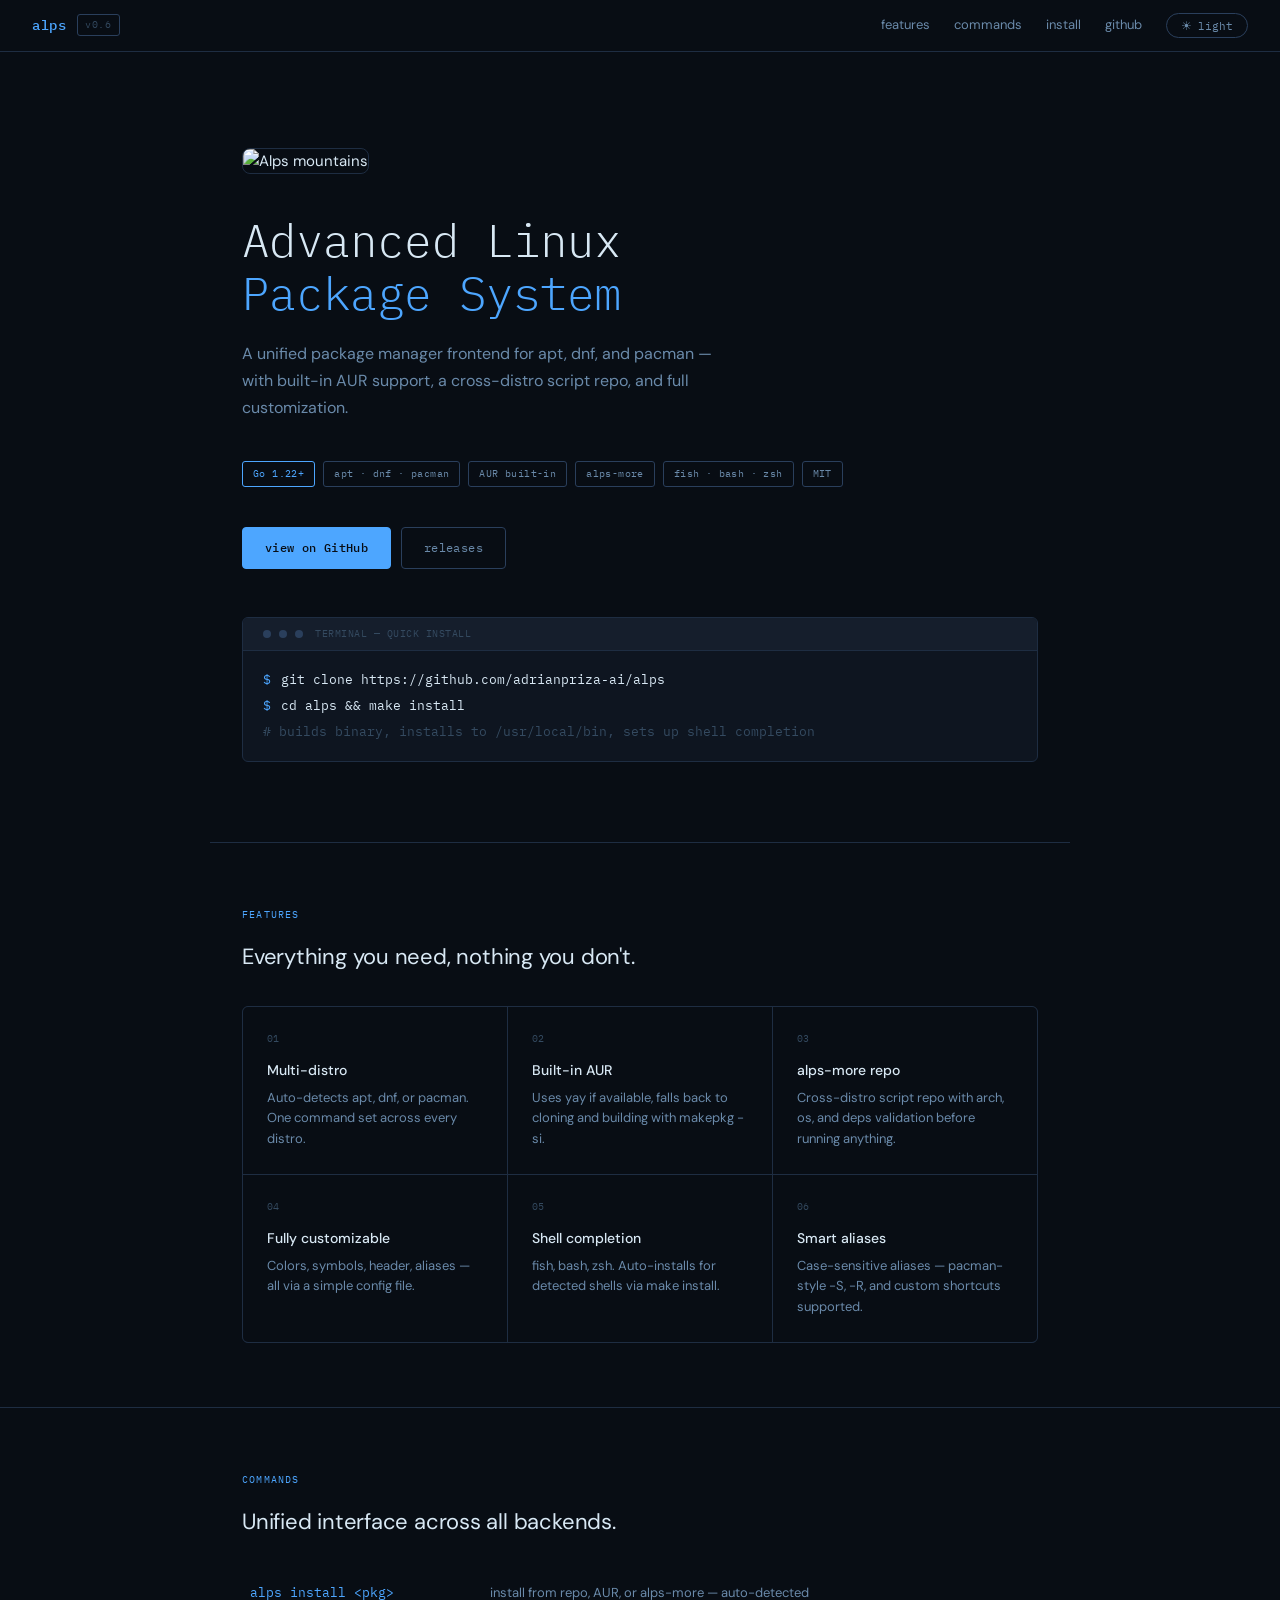
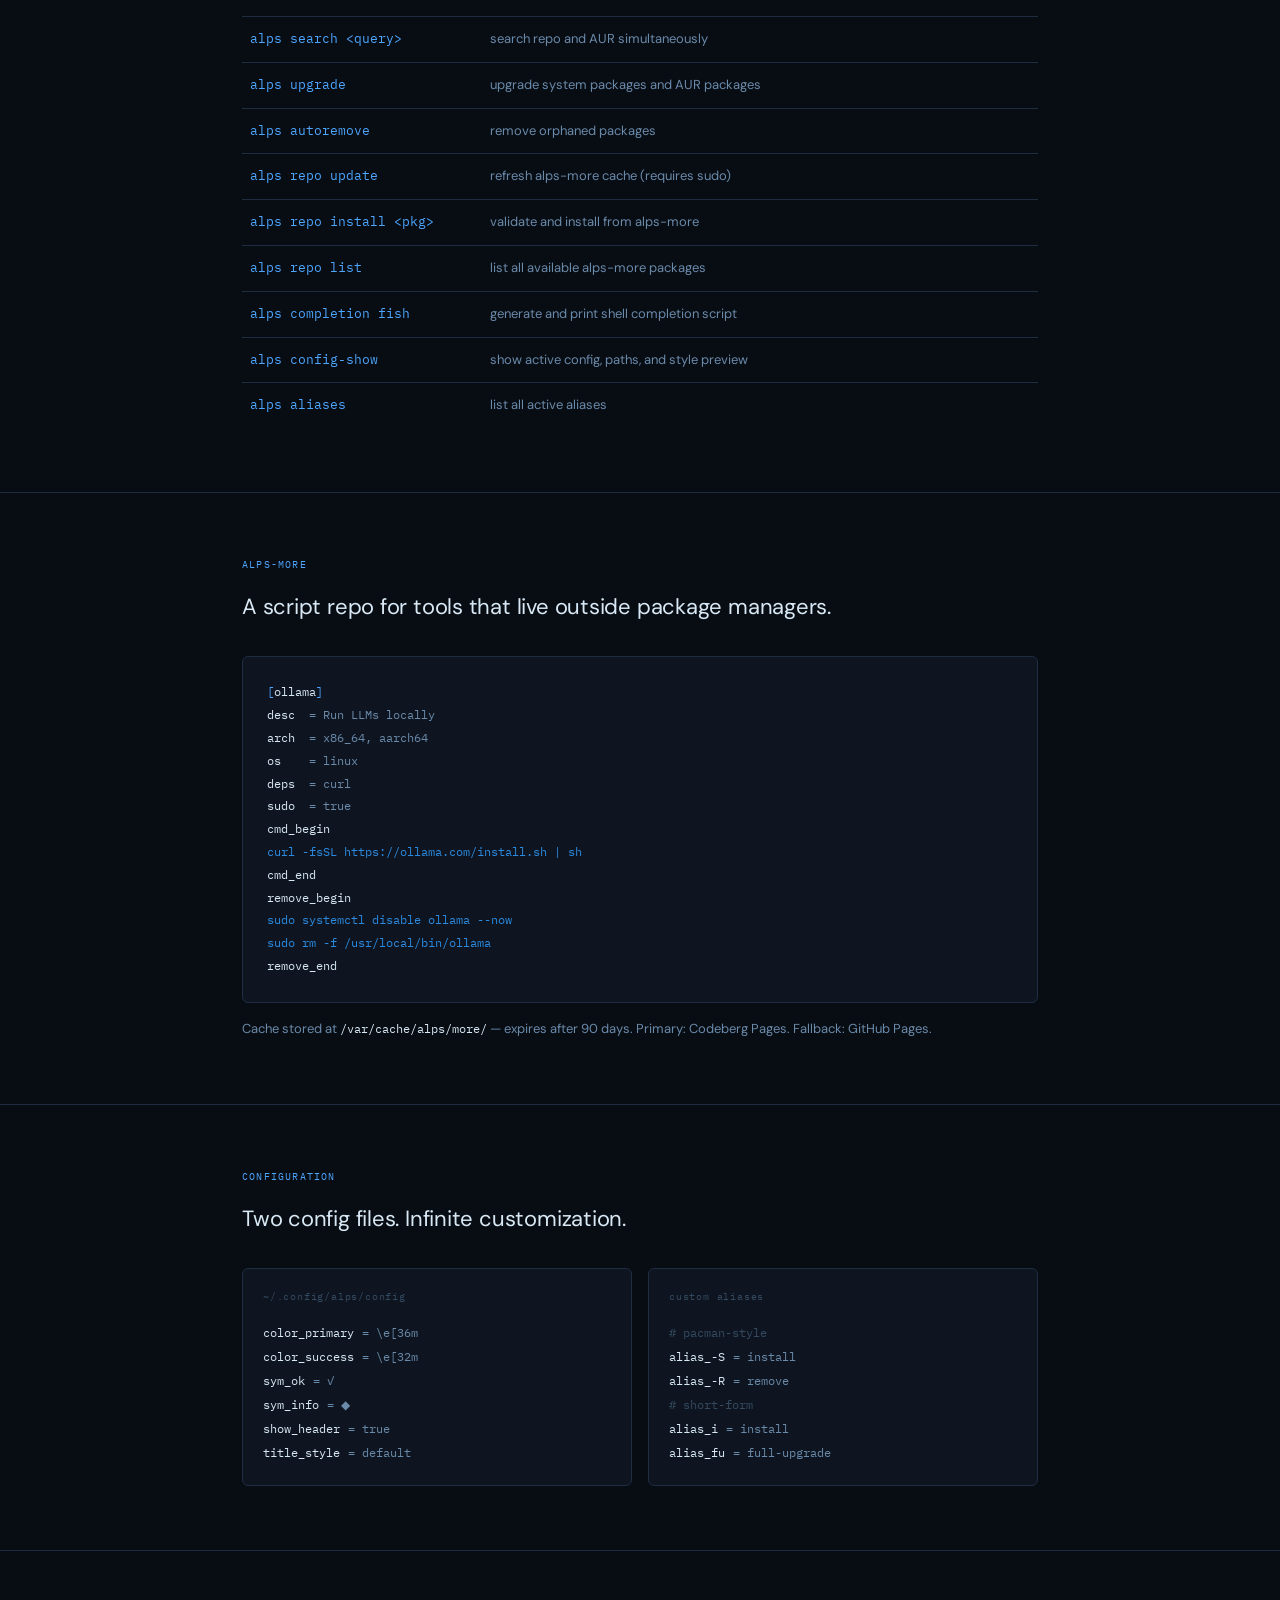
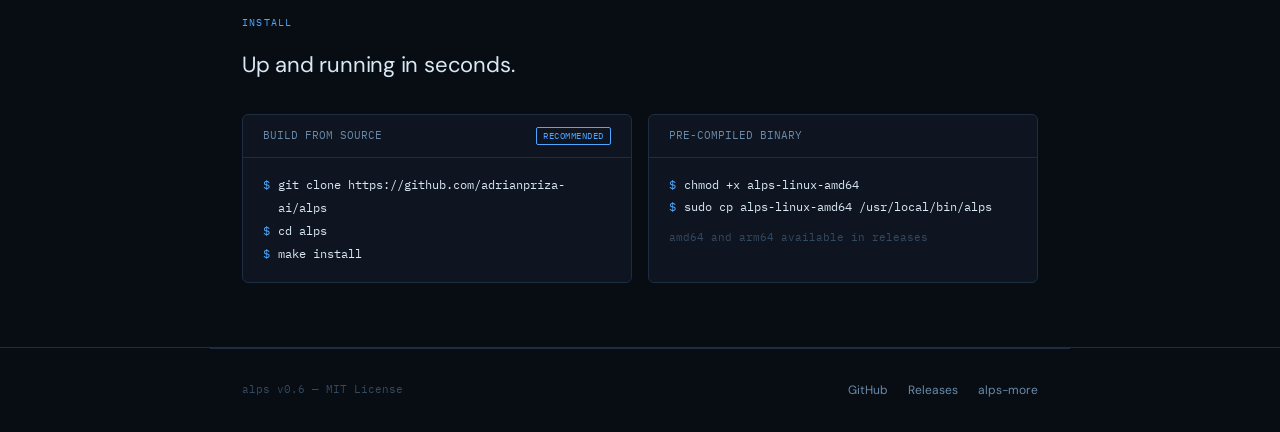
==== docs/index.html @ a2345f4a "update" ====
<!DOCTYPE html>
<html lang="en" data-theme="dark">
<head>
<meta charset="UTF-8">
<meta name="viewport" content="width=device-width, initial-scale=1.0">
<title>ALPS — Advanced Linux Package System</title>
<link rel="preconnect" href="https://fonts.googleapis.com">
<link rel="preconnect" href="https://fonts.gstatic.com" crossorigin>
<link href="https://fonts.googleapis.com/css2?family=IBM+Plex+Mono:wght@300;400;500&family=DM+Sans:wght@300;400;500&display=swap" rel="stylesheet">
<style>
:root {
  --bg:       #080d14;
  --bg2:      #0e1520;
  --bg3:      #151e2c;
  --border:   #1e2d42;
  --border2:  #2a3f5c;
  --text:     #d8e8f4;
  --text2:    #6a8aaa;
  --text3:    #344a60;
  --accent:   #4da6ff;
  --accent2:  #2b8ae0;
  --mono:     'IBM Plex Mono', monospace;
  --sans:     'DM Sans', sans-serif;
}
[data-theme="light"] {
  --bg:       #f0f6ff;
  --bg2:      #e4eef8;
  --bg3:      #d4e4f4;
  --border:   #b8d0e8;
  --border2:  #90b4d4;
  --text:     #0a1828;
  --text2:    #3a5878;
  --text3:    #7a9ab8;
  --accent:   #0070d4;
  --accent2:  #0058aa;
}

*, *::before, *::after { box-sizing: border-box; margin: 0; padding: 0; }

html { scroll-behavior: smooth; }

body {
  background: var(--bg);
  color: var(--text);
  font-family: var(--sans);
  font-size: 15px;
  line-height: 1.6;
  transition: background .3s, color .3s;
  -webkit-font-smoothing: antialiased;
}

a { color: inherit; text-decoration: none; }

/* NAV */
nav {
  position: sticky;
  top: 0;
  z-index: 100;
  background: var(--bg);
  border-bottom: 1px solid var(--border);
  padding: 0 2rem;
  display: flex;
  align-items: center;
  justify-content: space-between;
  height: 52px;
  transition: background .3s;
}
.nav-brand {
  font-family: var(--mono);
  font-size: 14px;
  font-weight: 500;
  color: var(--accent);
  letter-spacing: .05em;
  display: flex;
  align-items: center;
  gap: 10px;
}
.nav-ver {
  font-size: 10px;
  color: var(--text3);
  border: 1px solid var(--border2);
  padding: 2px 7px;
  border-radius: 3px;
  font-weight: 400;
}
.nav-links {
  display: flex;
  align-items: center;
  gap: 24px;
}
.nav-links a {
  font-size: 13px;
  color: var(--text2);
  transition: color .2s;
}
.nav-links a:hover { color: var(--text); }
.theme-toggle {
  background: none;
  border: 1px solid var(--border2);
  border-radius: 20px;
  padding: 4px 14px;
  font-family: var(--mono);
  font-size: 11px;
  color: var(--text2);
  cursor: pointer;
  transition: all .2s;
  display: flex;
  align-items: center;
  gap: 6px;
}
.theme-toggle:hover {
  border-color: var(--accent);
  color: var(--accent);
}
.theme-icon { font-size: 12px; }

/* HERO */
.hero {
  max-width: 860px;
  margin: 0 auto;
  padding: 6rem 2rem 5rem;
  border-bottom: 1px solid var(--border);
}
.hero-ascii {
  font-family: var(--mono);
  font-size: 11px;
  color: var(--text3);
  line-height: 1.45;
  margin-bottom: 3rem;
  white-space: pre;
  opacity: 0;
  animation: fadeUp .6s ease forwards;
}
.hero h1 {
  font-family: var(--mono);
  font-size: clamp(28px, 5vw, 46px);
  font-weight: 300;
  color: var(--text);
  line-height: 1.15;
  letter-spacing: -.02em;
  margin-bottom: 1.25rem;
  opacity: 0;
  animation: fadeUp .6s .1s ease forwards;
}
.hero h1 span { color: var(--accent); }
.hero-sub {
  font-size: 16px;
  color: var(--text2);
  max-width: 480px;
  margin-bottom: 2.5rem;
  line-height: 1.7;
  opacity: 0;
  animation: fadeUp .6s .2s ease forwards;
}
.hero-badges {
  display: flex;
  flex-wrap: wrap;
  gap: 8px;
  margin-bottom: 2.5rem;
  opacity: 0;
  animation: fadeUp .6s .3s ease forwards;
}
.badge {
  font-family: var(--mono);
  font-size: 10px;
  padding: 4px 10px;
  border: 1px solid var(--border2);
  border-radius: 3px;
  color: var(--text2);
  letter-spacing: .04em;
}
.badge.green {
  border-color: var(--accent);
  color: var(--accent);
}
.hero-actions {
  display: flex;
  gap: 10px;
  flex-wrap: wrap;
  margin-bottom: 3rem;
  opacity: 0;
  animation: fadeUp .6s .35s ease forwards;
}
.btn {
  font-family: var(--mono);
  font-size: 12px;
  padding: 10px 22px;
  border-radius: 4px;
  cursor: pointer;
  transition: all .2s;
  letter-spacing: .03em;
  display: inline-flex;
  align-items: center;
  gap: 8px;
}
.btn-solid {
  background: var(--accent);
  color: var(--bg);
  border: 1px solid var(--accent);
  font-weight: 500;
}
.btn-solid:hover { background: var(--accent2); border-color: var(--accent2); }
.btn-outline {
  background: none;
  color: var(--text2);
  border: 1px solid var(--border2);
}
.btn-outline:hover { border-color: var(--text2); color: var(--text); }

.install-card {
  background: var(--bg2);
  border: 1px solid var(--border);
  border-radius: 6px;
  overflow: hidden;
  opacity: 0;
  animation: fadeUp .6s .4s ease forwards;
}
.install-header {
  background: var(--bg3);
  border-bottom: 1px solid var(--border);
  padding: .5rem 1.25rem;
  display: flex;
  align-items: center;
  gap: 8px;
}
.dot { width: 8px; height: 8px; border-radius: 50%; background: var(--border2); }
.install-title { font-family: var(--mono); font-size: 10px; color: var(--text3); margin-left: 4px; letter-spacing: .05em; }
.install-body { padding: 1rem 1.25rem; }
.install-line {
  font-family: var(--mono);
  font-size: 13px;
  color: var(--text);
  line-height: 2;
  display: flex;
  gap: 10px;
}
.prompt { color: var(--accent); user-select: none; }
.cmd-comment { color: var(--text3); }

/* SECTIONS */
.container { max-width: 860px; margin: 0 auto; padding: 0 2rem; }
section { padding: 4rem 0; border-bottom: 1px solid var(--border); }
.sec-eyebrow {
  font-family: var(--mono);
  font-size: 10px;
  color: var(--accent);
  letter-spacing: .12em;
  margin-bottom: 1rem;
}
.sec-title {
  font-size: 22px;
  font-weight: 400;
  color: var(--text);
  margin-bottom: 2rem;
  letter-spacing: -.01em;
}

/* FEATURES */
.feat-grid {
  display: grid;
  grid-template-columns: repeat(auto-fit, minmax(220px, 1fr));
  gap: 1px;
  background: var(--border);
  border: 1px solid var(--border);
  border-radius: 6px;
  overflow: hidden;
}
.feat {
  background: var(--bg);
  padding: 1.5rem;
  transition: background .2s;
}
.feat:hover { background: var(--bg2); }
.feat-num {
  font-family: var(--mono);
  font-size: 10px;
  color: var(--text3);
  margin-bottom: .75rem;
}
.feat-name {
  font-size: 14px;
  font-weight: 500;
  color: var(--text);
  margin-bottom: .4rem;
}
.feat-desc { font-size: 13px; color: var(--text2); line-height: 1.6; }

/* COMMANDS */
.cmd-table { width: 100%; border-collapse: collapse; }
.cmd-table tr { border-bottom: 1px solid var(--border); }
.cmd-table tr:last-child { border-bottom: none; }
.cmd-table tr:hover td { background: var(--bg2); }
.cmd-table td {
  padding: .75rem .5rem;
  font-size: 13px;
  vertical-align: middle;
  transition: background .15s;
}
.cmd-table td:first-child {
  font-family: var(--mono);
  color: var(--accent);
  white-space: nowrap;
  padding-right: 2rem;
  width: 240px;
}
.cmd-table td:last-child { color: var(--text2); }

/* ALPS-MORE */
.more-format {
  background: var(--bg2);
  border: 1px solid var(--border);
  border-radius: 6px;
  padding: 1.5rem;
  font-family: var(--mono);
  font-size: 12px;
  line-height: 1.9;
  color: var(--text2);
}
.tok-bracket { color: var(--accent); }
.tok-key { color: var(--text); }
.tok-val { color: var(--text2); }
.tok-comment { color: var(--text3); }
.tok-cmd { color: var(--accent2); }

/* CONFIG */
.config-grid {
  display: grid;
  grid-template-columns: 1fr 1fr;
  gap: 1rem;
}
@media (max-width: 600px) { .config-grid { grid-template-columns: 1fr; } }
.config-card {
  background: var(--bg2);
  border: 1px solid var(--border);
  border-radius: 6px;
  padding: 1.25rem;
}
.config-card-title {
  font-family: var(--mono);
  font-size: 10px;
  color: var(--text3);
  letter-spacing: .08em;
  margin-bottom: 1rem;
}
.config-line {
  font-family: var(--mono);
  font-size: 12px;
  line-height: 2;
  display: flex;
  gap: 8px;
}
.ck { color: var(--text); }
.cv { color: var(--text2); }
.cc { color: var(--text3); }

/* INSTALL */
.install-methods {
  display: grid;
  grid-template-columns: 1fr 1fr;
  gap: 1rem;
}
@media (max-width: 600px) { .install-methods { grid-template-columns: 1fr; } }
.method-card {
  background: var(--bg2);
  border: 1px solid var(--border);
  border-radius: 6px;
  overflow: hidden;
}
.method-header {
  padding: .75rem 1.25rem;
  border-bottom: 1px solid var(--border);
  display: flex;
  align-items: center;
  justify-content: space-between;
}
.method-title { font-family: var(--mono); font-size: 11px; color: var(--text2); }
.method-rec {
  font-family: var(--mono);
  font-size: 9px;
  color: var(--accent);
  border: 1px solid var(--accent);
  border-radius: 2px;
  padding: 1px 6px;
  letter-spacing: .06em;
}
.method-body { padding: 1rem 1.25rem; }
.method-line {
  font-family: var(--mono);
  font-size: 12px;
  color: var(--text);
  line-height: 1.9;
  display: flex;
  gap: 8px;
}

/* FOOTER */
footer {
  border-top: 1px solid var(--border);
  padding: 2rem;
  max-width: 860px;
  margin: 0 auto;
  display: flex;
  align-items: center;
  justify-content: space-between;
  flex-wrap: wrap;
  gap: 1rem;
}
.footer-left { font-family: var(--mono); font-size: 11px; color: var(--text3); }
.footer-links { display: flex; gap: 20px; }
.footer-links a { font-size: 12px; color: var(--text2); transition: color .2s; }
.footer-links a:hover { color: var(--accent); }

@keyframes fadeUp {
  from { opacity: 0; transform: translateY(12px); }
  to   { opacity: 1; transform: translateY(0); }
}
</style>
</head>
<body>

<nav>
  <div class="nav-brand">
    alps
    <span class="nav-ver ver">v0.6</span>
  </div>
  <div class="nav-links">
    <a href="#features">features</a>
    <a href="#commands">commands</a>
    <a href="#install">install</a>
    <a href="https://github.com/adrianpriza-ai/alps" target="_blank">github</a>
    <button class="theme-toggle" onclick="toggleTheme()">
      <span class="theme-icon" id="themeIcon">☀</span>
      <span id="themeLabel">light</span>
    </button>
  </div>
</nav>

<div class="hero">
<img src="https://w.wallhaven.cc/full/0j/wallhaven-0j8w9m.jpg" alt="Alps mountains" style="width:100%;max-height:320px;object-fit:cover;border-radius:8px;margin-bottom:2.5rem;border:1px solid var(--border);opacity:0;animation:fadeUp .6s ease forwards;">
  <h1>Advanced Linux<br><span>Package System</span></h1>
  <p class="hero-sub">A unified package manager frontend for apt, dnf, and pacman — with built-in AUR support, a cross-distro script repo, and full customization.</p>
  <div class="hero-badges">
    <span class="badge green">Go 1.22+</span>
    <span class="badge">apt · dnf · pacman</span>
    <span class="badge">AUR built-in</span>
    <span class="badge">alps-more</span>
    <span class="badge">fish · bash · zsh</span>
    <span class="badge">MIT</span>
  </div>
  <div class="hero-actions">
    <a href="https://github.com/adrianpriza-ai/alps" target="_blank" class="btn btn-solid">view on GitHub</a>
    <a href="https://github.com/adrianpriza-ai/alps/releases" target="_blank" class="btn btn-outline">releases</a>
  </div>
  <div class="install-card">
    <div class="install-header">
      <div class="dot"></div><div class="dot"></div><div class="dot"></div>
      <span class="install-title">TERMINAL — QUICK INSTALL</span>
    </div>
    <div class="install-body">
      <div class="install-line"><span class="prompt">$</span> git clone https://github.com/adrianpriza-ai/alps</div>
      <div class="install-line"><span class="prompt">$</span> cd alps && make install</div>
      <div class="install-line"><span class="cmd-comment"># builds binary, installs to /usr/local/bin, sets up shell completion</span></div>
    </div>
  </div>
</div>

<section id="features">
  <div class="container">
    <div class="sec-eyebrow">FEATURES</div>
    <div class="sec-title">Everything you need, nothing you don't.</div>
    <div class="feat-grid">
      <div class="feat">
        <div class="feat-num">01</div>
        <div class="feat-name">Multi-distro</div>
        <div class="feat-desc">Auto-detects apt, dnf, or pacman. One command set across every distro.</div>
      </div>
      <div class="feat">
        <div class="feat-num">02</div>
        <div class="feat-name">Built-in AUR</div>
        <div class="feat-desc">Uses yay if available, falls back to cloning and building with makepkg -si.</div>
      </div>
      <div class="feat">
        <div class="feat-num">03</div>
        <div class="feat-name">alps-more repo</div>
        <div class="feat-desc">Cross-distro script repo with arch, os, and deps validation before running anything.</div>
      </div>
      <div class="feat">
        <div class="feat-num">04</div>
        <div class="feat-name">Fully customizable</div>
        <div class="feat-desc">Colors, symbols, header, aliases — all via a simple config file.</div>
      </div>
      <div class="feat">
        <div class="feat-num">05</div>
        <div class="feat-name">Shell completion</div>
        <div class="feat-desc">fish, bash, zsh. Auto-installs for detected shells via make install.</div>
      </div>
      <div class="feat">
        <div class="feat-num">06</div>
        <div class="feat-name">Smart aliases</div>
        <div class="feat-desc">Case-sensitive aliases — pacman-style -S, -R, and custom shortcuts supported.</div>
      </div>
    </div>
  </div>
</section>

<section id="commands">
  <div class="container">
    <div class="sec-eyebrow">COMMANDS</div>
    <div class="sec-title">Unified interface across all backends.</div>
    <table class="cmd-table">
      <tr><td>alps install &lt;pkg&gt;</td><td>install from repo, AUR, or alps-more — auto-detected</td></tr>
      <tr><td>alps search &lt;query&gt;</td><td>search repo and AUR simultaneously</td></tr>
      <tr><td>alps upgrade</td><td>upgrade system packages and AUR packages</td></tr>
      <tr><td>alps autoremove</td><td>remove orphaned packages</td></tr>
      <tr><td>alps repo update</td><td>refresh alps-more cache (requires sudo)</td></tr>
      <tr><td>alps repo install &lt;pkg&gt;</td><td>validate and install from alps-more</td></tr>
      <tr><td>alps repo list</td><td>list all available alps-more packages</td></tr>
      <tr><td>alps completion fish</td><td>generate and print shell completion script</td></tr>
      <tr><td>alps config-show</td><td>show active config, paths, and style preview</td></tr>
      <tr><td>alps aliases</td><td>list all active aliases</td></tr>
    </table>
  </div>
</section>

<section id="alps-more">
  <div class="container">
    <div class="sec-eyebrow">ALPS-MORE</div>
    <div class="sec-title">A script repo for tools that live outside package managers.</div>
    <pre class="more-format"><span class="tok-bracket">[</span><span class="tok-key">ollama</span><span class="tok-bracket">]</span>
<span class="tok-key">desc</span>  = <span class="tok-val">Run LLMs locally</span>
<span class="tok-key">arch</span>  = <span class="tok-val">x86_64, aarch64</span>
<span class="tok-key">os</span>    = <span class="tok-val">linux</span>
<span class="tok-key">deps</span>  = <span class="tok-val">curl</span>
<span class="tok-key">sudo</span>  = <span class="tok-val">true</span>
<span class="tok-key">cmd_begin</span>
<span class="tok-cmd">curl -fsSL https://ollama.com/install.sh | sh</span>
<span class="tok-key">cmd_end</span>
<span class="tok-key">remove_begin</span>
<span class="tok-cmd">sudo systemctl disable ollama --now</span>
<span class="tok-cmd">sudo rm -f /usr/local/bin/ollama</span>
<span class="tok-key">remove_end</span></pre>
    <p style="margin-top:1rem;font-size:13px;color:var(--text2);">Cache stored at <code style="font-family:var(--mono);font-size:12px;color:var(--text)">/var/cache/alps/more/</code> — expires after 90 days. Primary: Codeberg Pages. Fallback: GitHub Pages.</p>
  </div>
</section>

<section id="config">
  <div class="container">
    <div class="sec-eyebrow">CONFIGURATION</div>
    <div class="sec-title">Two config files. Infinite customization.</div>
    <div class="config-grid">
      <div class="config-card">
        <div class="config-card-title">~/.config/alps/config</div>
        <div class="config-line"><span class="ck">color_primary</span> <span class="cv">= \e[36m</span></div>
        <div class="config-line"><span class="ck">color_success</span> <span class="cv">= \e[32m</span></div>
        <div class="config-line"><span class="ck">sym_ok</span>        <span class="cv">= ✓</span></div>
        <div class="config-line"><span class="ck">sym_info</span>      <span class="cv">= ◆</span></div>
        <div class="config-line"><span class="ck">show_header</span>   <span class="cv">= true</span></div>
        <div class="config-line"><span class="ck">title_style</span>   <span class="cv">= default</span></div>
      </div>
      <div class="config-card">
        <div class="config-card-title">custom aliases</div>
        <div class="config-line"><span class="cc"># pacman-style</span></div>
        <div class="config-line"><span class="ck">alias_-S</span>  <span class="cv">= install</span></div>
        <div class="config-line"><span class="ck">alias_-R</span>  <span class="cv">= remove</span></div>
        <div class="config-line"><span class="cc"># short-form</span></div>
        <div class="config-line"><span class="ck">alias_i</span>   <span class="cv">= install</span></div>
        <div class="config-line"><span class="ck">alias_fu</span>  <span class="cv">= full-upgrade</span></div>
      </div>
    </div>
  </div>
</section>

<section id="install">
  <div class="container">
    <div class="sec-eyebrow">INSTALL</div>
    <div class="sec-title">Up and running in seconds.</div>
    <div class="install-methods">
      <div class="method-card">
        <div class="method-header">
          <span class="method-title">BUILD FROM SOURCE</span>
          <span class="method-rec">RECOMMENDED</span>
        </div>
        <div class="method-body">
          <div class="method-line"><span class="prompt">$</span> git clone https://github.com/adrianpriza-ai/alps</div>
          <div class="method-line"><span class="prompt">$</span> cd alps</div>
          <div class="method-line"><span class="prompt">$</span> make install</div>
        </div>
      </div>
      <div class="method-card">
        <div class="method-header">
          <span class="method-title">PRE-COMPILED BINARY</span>
        </div>
        <div class="method-body">
          <div class="method-line"><span class="prompt">$</span> chmod +x alps-linux-amd64</div>
          <div class="method-line"><span class="prompt">$</span> sudo cp alps-linux-amd64 /usr/local/bin/alps</div>
          <div class="method-line" style="color:var(--text3);font-size:11px;margin-top:.5rem;">amd64 and arm64 available in releases</div>
        </div>
      </div>
    </div>
  </div>
</section>

<footer>
  <div class="footer-left">alps <span class="ver">v0.6</span> — MIT License</div>
  <div class="footer-links">
    <a href="https://github.com/adrianpriza-ai/alps" target="_blank">GitHub</a>
    <a href="https://github.com/adrianpriza-ai/alps/releases" target="_blank">Releases</a>
    <a href="https://codeberg.org/moreland/alps-more" target="_blank">alps-more</a>
  </div>
</footer>

<script>
function toggleTheme() {
  const html = document.documentElement;
  const isDark = html.getAttribute('data-theme') === 'dark';
  html.setAttribute('data-theme', isDark ? 'light' : 'dark');
  document.getElementById('themeIcon').textContent = isDark ? '☽' : '☀';
  document.getElementById('themeLabel').textContent = isDark ? 'dark' : 'light';
}

fetch('https://api.github.com/repos/adrianpriza-ai/alps/releases/latest')
  .then(r => { if (!r.ok) throw new Error(); return r.json(); })
  .then(d => {
    if (d.tag_name) {
      document.querySelectorAll('.ver').forEach(el => el.textContent = d.tag_name);
    }
  })
  .catch(() => {});
</script>
</body>
</html>
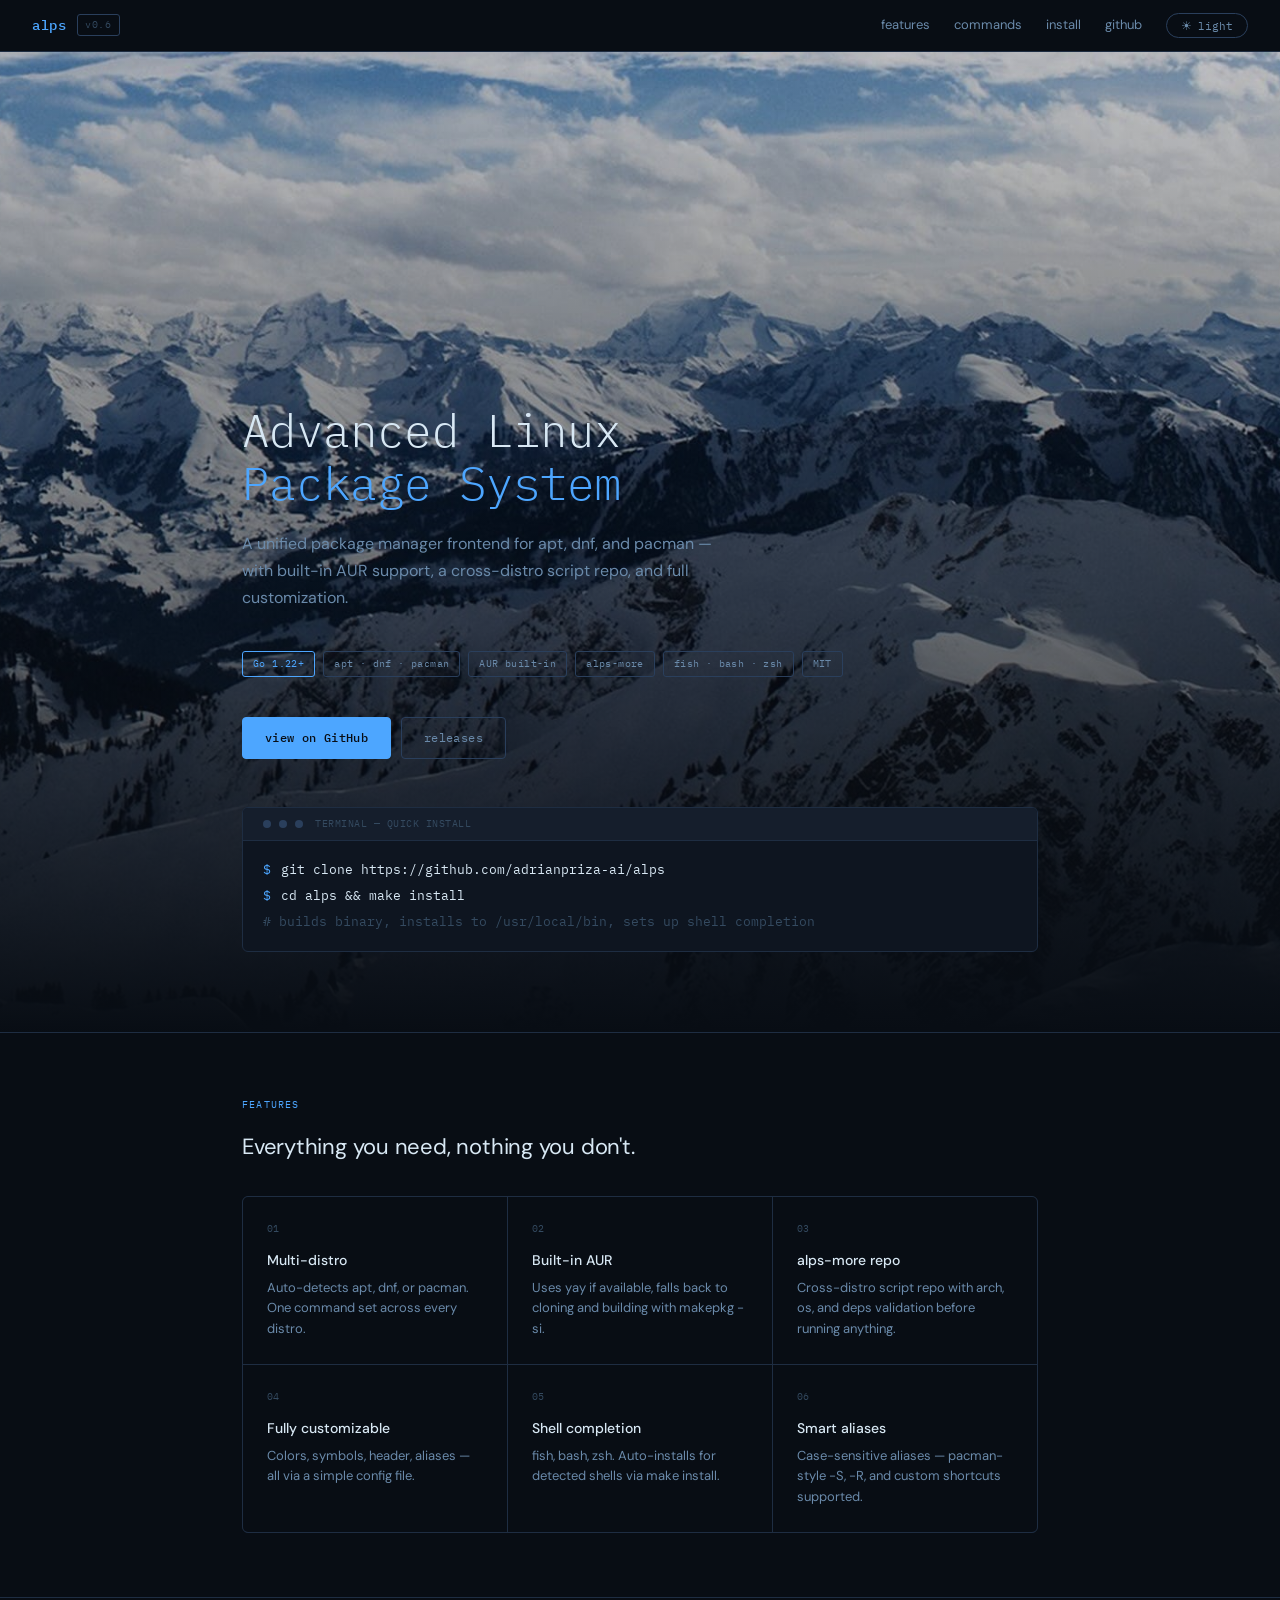
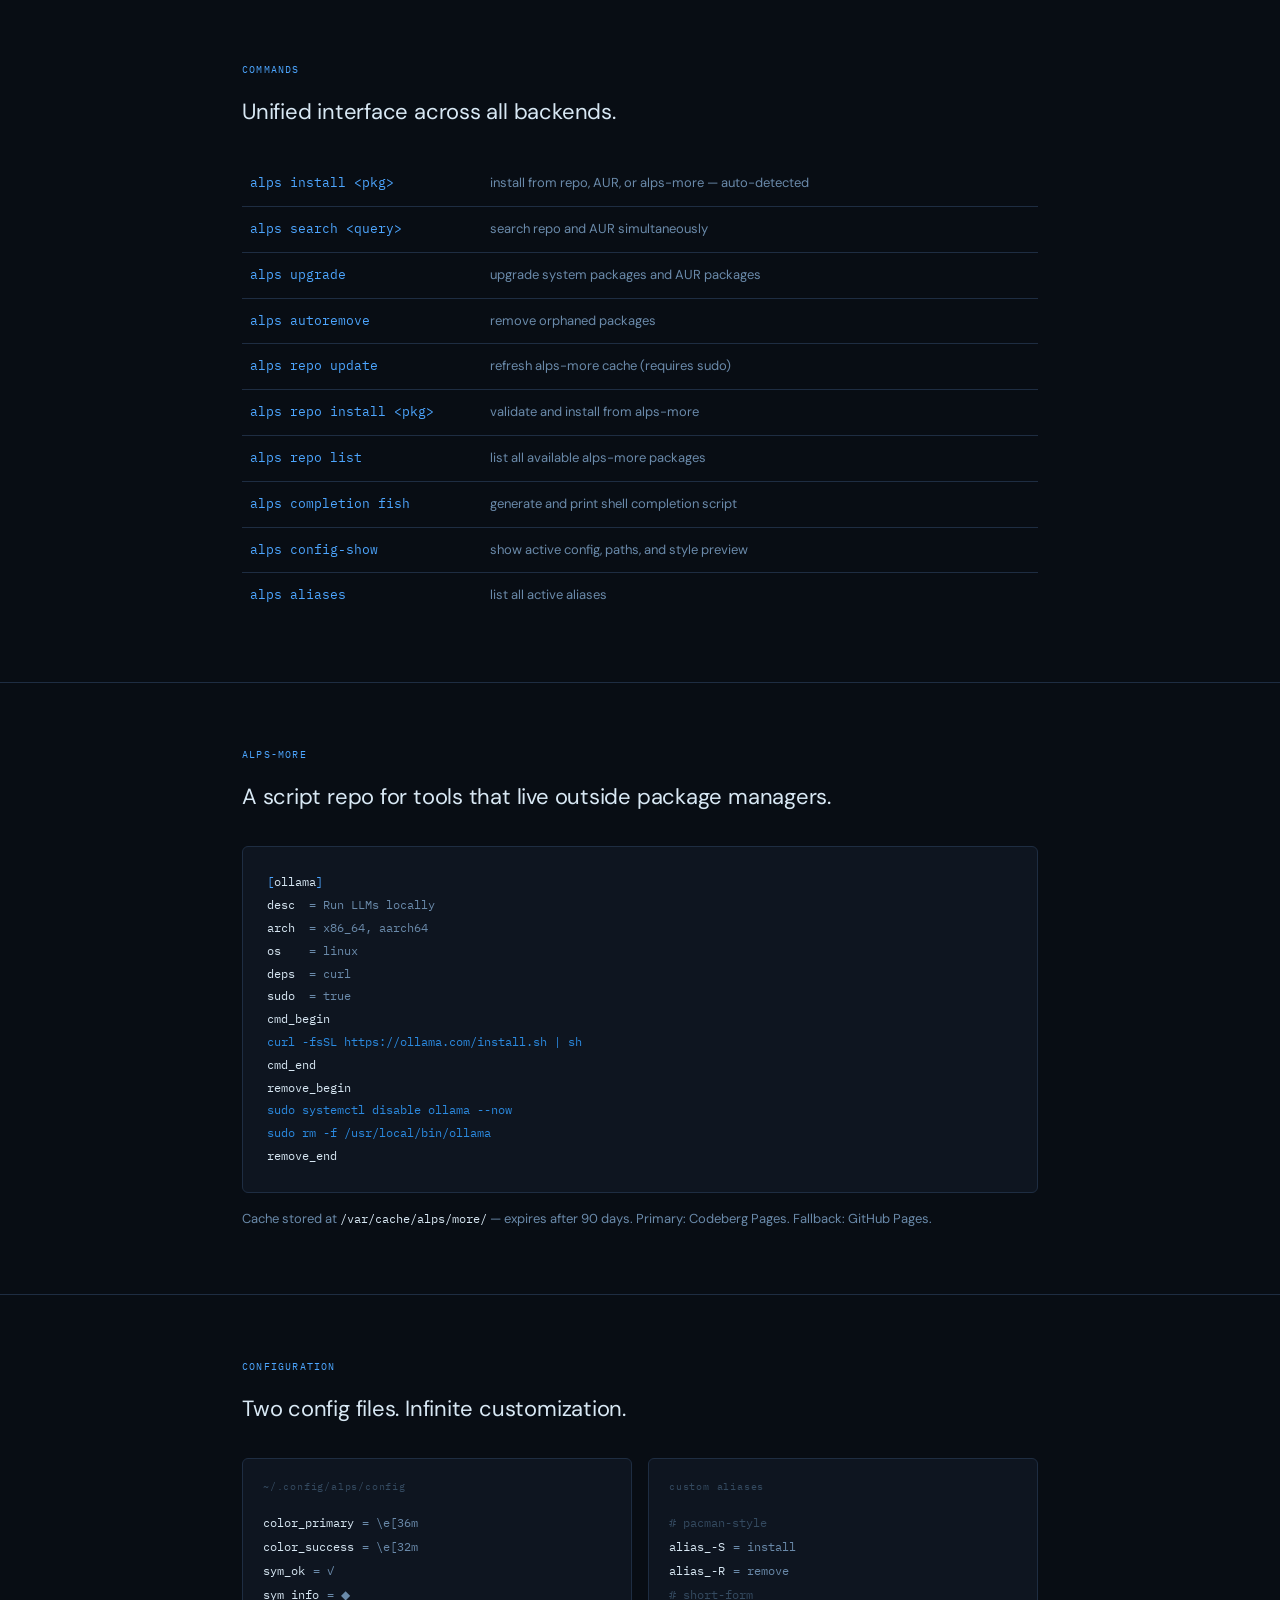
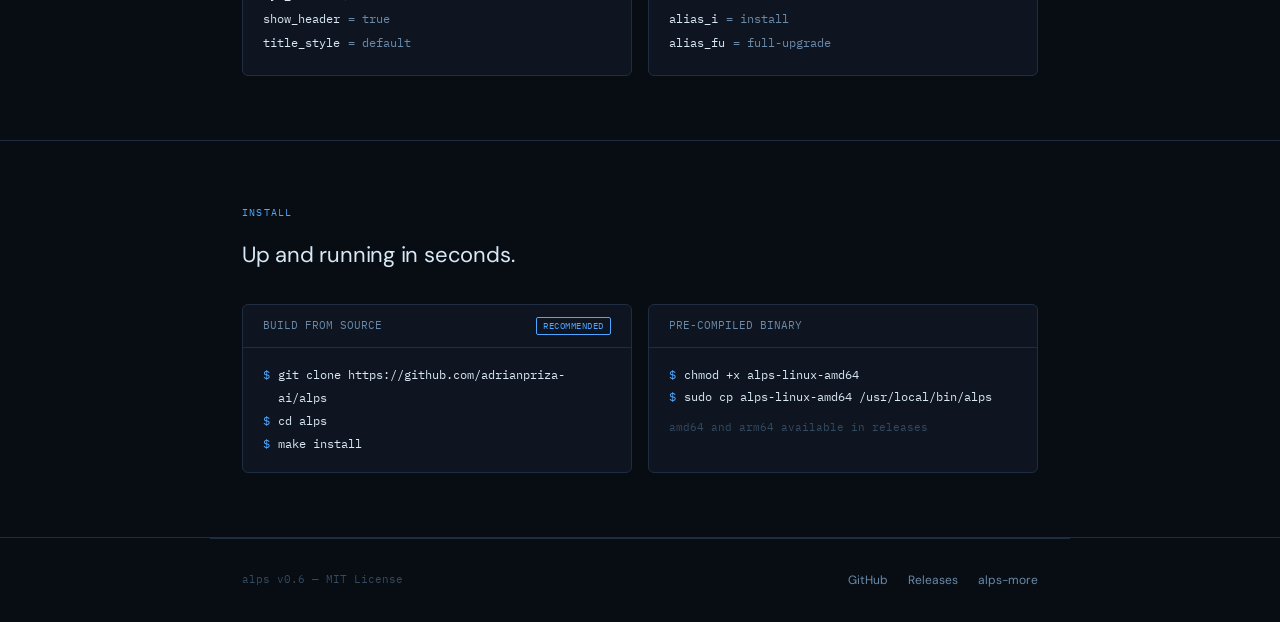
==== commit 69926d34: "update" ====
--- a/docs/index.html
+++ b/docs/index.html
@@ -115,21 +115,31 @@
 .theme-icon { font-size: 12px; }
 
 /* HERO */
+.hero-bg {
+  position: relative;
+  width: 100%;
+  min-height: 560px;
+  background-image: url('wallhaven-0j8w9m.jpg');
+  background-size: cover;
+  background-position: center;
+  border-bottom: 1px solid var(--border);
+  margin-bottom: 0;
+}
+.hero-bg::after {
+  content: '';
+  position: absolute;
+  inset: 0;
+  background: linear-gradient(to bottom, rgba(8,13,20,.2) 0%, rgba(8,13,20,.55) 55%, rgba(8,13,20,1) 100%);
+}
+[data-theme="light"] .hero-bg::after {
+  background: linear-gradient(to bottom, rgba(240,246,255,.15) 0%, rgba(240,246,255,.55) 55%, rgba(240,246,255,1) 100%);
+}
 .hero {
+  position: relative;
+  z-index: 1;
   max-width: 860px;
   margin: 0 auto;
-  padding: 6rem 2rem 5rem;
-  border-bottom: 1px solid var(--border);
-}
-.hero-ascii {
-  font-family: var(--mono);
-  font-size: 11px;
-  color: var(--text3);
-  line-height: 1.45;
-  margin-bottom: 3rem;
-  white-space: pre;
-  opacity: 0;
-  animation: fadeUp .6s ease forwards;
+  padding: 22rem 2rem 5rem;
 }
 .hero h1 {
   font-family: var(--mono);
@@ -435,8 +445,8 @@
   </div>
 </nav>
 
+<div class="hero-bg">
 <div class="hero">
-<img src="https://w.wallhaven.cc/full/0j/wallhaven-0j8w9m.jpg" alt="Alps mountains" style="width:100%;max-height:320px;object-fit:cover;border-radius:8px;margin-bottom:2.5rem;border:1px solid var(--border);opacity:0;animation:fadeUp .6s ease forwards;">
   <h1>Advanced Linux<br><span>Package System</span></h1>
   <p class="hero-sub">A unified package manager frontend for apt, dnf, and pacman — with built-in AUR support, a cross-distro script repo, and full customization.</p>
   <div class="hero-badges">
@@ -461,6 +471,7 @@
       <div class="install-line"><span class="prompt">$</span> cd alps && make install</div>
       <div class="install-line"><span class="cmd-comment"># builds binary, installs to /usr/local/bin, sets up shell completion</span></div>
     </div>
+  </div>
   </div>
 </div>
 
